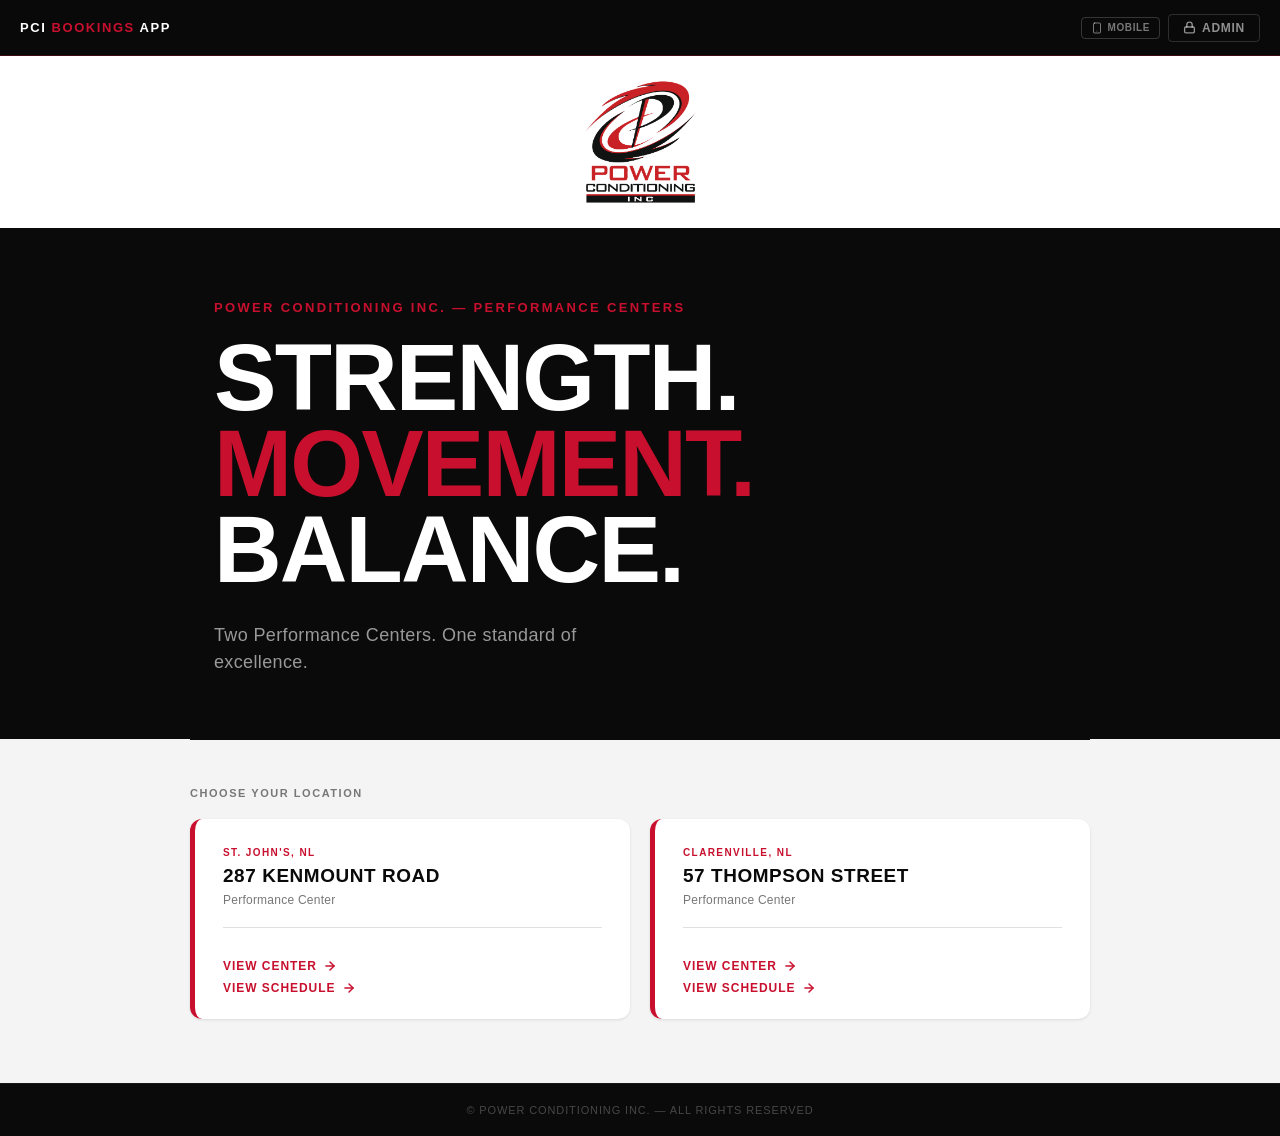
==== index.html @ 8911411e "Rebrand site-wordmark to "PCI Bookings App" Co-Authored-By: Claude Sonnet 4.6 <noreply@anthropic.com" ====
<!DOCTYPE html>
<html lang="en">
<head>
  <meta charset="UTF-8">
  <meta name="viewport" content="width=device-width, initial-scale=1.0">
  <title>Power Conditioning Inc.</title>
  <link rel="stylesheet" href="pci-tokens.css">
  <style>
    /* ── Landing-specific layout ─────────────────────────── */
    html, body { height: 100%; }

    body.landing {
      background: var(--pci-black);
      color: var(--pci-white);
      display: flex;
      flex-direction: column;
      min-height: 100vh;
    }

    /* ── Site header ─────────────────────────────────────── */
    .site-header {
      position: sticky;
      top: 0;
      z-index: 50;
      background: var(--pci-black-frosted);
      backdrop-filter: blur(8px);
      -webkit-backdrop-filter: blur(8px);
      border-bottom: 1px solid var(--brand-border);
      height: 56px;
      display: flex;
      align-items: center;
      justify-content: space-between;
      padding: 0 20px;
    }

    .site-wordmark {
      font-size: 13px;
      font-weight: 900;
      letter-spacing: 0.12em;
      text-transform: uppercase;
      color: var(--pci-white);
      text-decoration: none;
    }

    .site-wordmark span {
      color: var(--pci-red);
    }

    .header-admin {
      display: inline-flex;
      align-items: center;
      gap: 6px;
      padding: 6px 14px;
      border: 1.5px solid rgba(255,255,255,0.15);
      border-radius: var(--radius-sm);
      font-size: 12px;
      font-weight: 700;
      letter-spacing: 0.06em;
      text-transform: uppercase;
      color: rgba(255,255,255,0.55);
      text-decoration: none;
      transition: border-color 0.15s, color 0.15s, background 0.15s;
    }
    .header-admin:hover {
      border-color: rgba(255,255,255,0.40);
      color: var(--pci-white);
    }
    .header-admin.logged-in {
      border-color: var(--success);
      color: var(--success);
    }
    .header-admin svg { width: 13px; height: 13px; }

    .admin-dot {
      width: 7px; height: 7px;
      border-radius: 50%;
      background: var(--success);
      flex-shrink: 0;
      display: none;
    }

    /* ── Logo band ───────────────────────────────────────── */
    .logo-band {
      background: var(--surface);
      display: flex;
      justify-content: center;
      align-items: center;
      padding: 24px 24px;
    }

    .logo-band img {
      width: 160px;
      height: auto;
      display: block;
    }

    /* ── Hero ────────────────────────────────────────────── */
    .hero {
      flex: 0 0 auto;
      background: var(--pci-black);
      padding: 72px 24px 64px;
      display: flex;
      flex-direction: column;
      align-items: flex-start;
      max-width: 900px;
      width: 100%;
      margin: 0 auto;
      container-type: inline-size;
    }

    .hero-eyebrow {
      font-size: 13px;
      font-weight: 700;
      letter-spacing: 0.18em;
      text-transform: uppercase;
      color: var(--pci-red);
      margin-bottom: 20px;
    }

    .hero-headline {
      font-size: clamp(32px, 11cqw, 96px);
      font-weight: 900;
      line-height: 0.92;
      letter-spacing: -0.02em;
      color: var(--pci-white);
      text-transform: uppercase;
      margin-bottom: 28px;
    }

    .hero-headline em {
      font-style: normal;
      color: var(--pci-red);
    }

    .hero-sub {
      font-size: 18px;
      font-weight: 400;
      color: var(--gray-400);
      letter-spacing: 0.02em;
      max-width: 400px;
      line-height: 1.5;
    }

    /* ── Location select section ─────────────────────────── */
    .location-select {
      flex: 1 1 auto;
      background: var(--gray-100);
      padding: 48px 24px 64px;
    }

    .location-select-inner {
      max-width: 900px;
      margin: 0 auto;
    }

    .section-label {
      font-size: 11px;
      font-weight: 700;
      letter-spacing: 0.14em;
      text-transform: uppercase;
      color: var(--gray-500);
      margin-bottom: 20px;
    }

    .location-cards {
      display: grid;
      grid-template-columns: 1fr 1fr;
      gap: 20px;
    }

    @media (max-width: 600px) {
      .location-cards { grid-template-columns: 1fr; }
      .hero { padding: 48px 20px 40px; }
      .logo-band img { width: 130px; }
    }

    .location-card {
      display: flex;
      flex-direction: column;
      background: var(--surface);
      border-radius: var(--radius-lg);
      border-left: 5px solid var(--brand);
      box-shadow: var(--shadow-sm);
      padding: 28px 28px 24px;
      text-decoration: none;
      color: var(--text);
      min-height: 200px;
      transition: transform 0.18s ease, box-shadow 0.18s ease, border-color 0.18s;
      cursor: pointer;
      position: relative;
      overflow: hidden;
      container-type: inline-size;
    }

    .location-card::after {
      content: '';
      position: absolute;
      top: 0; right: 0; bottom: 0;
      width: 4px;
      background: var(--brand);
      opacity: 0;
      transition: opacity 0.18s;
    }

    .location-card:hover {
      transform: translateY(-4px);
      box-shadow: var(--shadow-lg);
    }

    .location-card:hover::after { opacity: 1; }

    .card-eyebrow {
      font-size: 10px;
      font-weight: 700;
      letter-spacing: 0.14em;
      text-transform: uppercase;
      color: var(--brand);
      margin-bottom: 8px;
    }

    .card-label {
      font-size: clamp(14px, 5cqw, 26px);
      font-weight: 900;
      text-transform: uppercase;
      letter-spacing: 0.03em;
      color: var(--pci-black);
      line-height: 1.1;
    }

    .card-sub {
      font-size: 12px;
      font-weight: 500;
      color: var(--muted);
      margin-top: 6px;
      letter-spacing: 0.02em;
    }

    .card-divider {
      height: 1px;
      background: var(--border);
      margin: 20px 0;
    }

    .card-cta-group {
      display: flex;
      flex-direction: column;
      gap: var(--sp-2);
      margin-top: auto;
    }

    .card-cta {
      display: flex;
      align-items: center;
      gap: 6px;
      font-size: 12px;
      font-weight: 800;
      letter-spacing: 0.08em;
      text-transform: uppercase;
      color: var(--brand);
      text-decoration: none;
    }

    .card-cta svg {
      width: 14px; height: 14px;
      transition: transform 0.18s;
    }

    .card-cta:hover svg {
      transform: translateX(4px);
    }

    /* ── Footer ──────────────────────────────────────────── */
    footer {
      background: var(--pci-black);
      border-top: 1px solid rgba(255,255,255,0.06);
      padding: 20px 24px;
      text-align: center;
      font-size: 11px;
      letter-spacing: 0.08em;
      text-transform: uppercase;
      color: rgba(255,255,255,0.25);
    }
  </style>
</head>
<body class="landing">
<div id="phoneFrame">
<div id="phoneViewport">

  <header class="site-header">
    <span class="site-wordmark">PCI <span>Bookings</span> App</span>
    <div style="display:flex;align-items:center;gap:8px">
      <button class="dev-mode-btn" id="devModeBtn" aria-label="Toggle mobile view" title="Toggle phone viewport simulation">
        <svg viewBox="0 0 24 24" fill="none" stroke="currentColor" stroke-width="2" stroke-linecap="round" stroke-linejoin="round" aria-hidden="true"><rect x="5" y="2" width="14" height="20" rx="2" ry="2"/><line x1="12" y1="18" x2="12.01" y2="18"/></svg>
        Mobile
      </button>
      <a href="admin.html" class="header-admin" id="adminLink" title="Admin">
        <svg viewBox="0 0 24 24" fill="none" stroke="currentColor" stroke-width="2.5" stroke-linecap="round" stroke-linejoin="round">
          <rect x="3" y="11" width="18" height="11" rx="2" ry="2"/>
          <path d="M7 11V7a5 5 0 0 1 10 0v4"/>
        </svg>
        Admin
        <span class="admin-dot" id="adminDot"></span>
      </a>
    </div>
  </header>

  <div class="logo-band">
    <img src="images/pci-logo.png" alt="Power Conditioning Inc.">
  </div>

  <section class="hero">
    <p class="hero-eyebrow">Power Conditioning Inc. &mdash; Performance Centers</p>
    <h1 class="hero-headline">Strength.<br><em>Movement.</em><br>Balance.</h1>
    <p class="hero-sub">Two Performance Centers. One standard of excellence.</p>
  </section>

  <section class="location-select">
    <div class="location-select-inner">
      <p class="section-label">Choose Your Location</p>
      <div class="location-cards">

        <div class="location-card">
          <p class="card-eyebrow">St. John's, NL</p>
          <div class="card-label">287 Kenmount Road</div>
          <div class="card-sub">Performance Center</div>
          <div class="card-divider"></div>
          <div class="card-cta-group">
            <a class="card-cta" href="stjohns.html">
              View Center
              <svg viewBox="0 0 24 24" fill="none" stroke="currentColor" stroke-width="2.5" stroke-linecap="round" stroke-linejoin="round">
                <line x1="5" y1="12" x2="19" y2="12"/>
                <polyline points="12 5 19 12 12 19"/>
              </svg>
            </a>
            <a class="card-cta" href="schedule.html?loc=stjohns">
              View Schedule
              <svg viewBox="0 0 24 24" fill="none" stroke="currentColor" stroke-width="2.5" stroke-linecap="round" stroke-linejoin="round">
                <line x1="5" y1="12" x2="19" y2="12"/>
                <polyline points="12 5 19 12 12 19"/>
              </svg>
            </a>
          </div>
        </div>

        <div class="location-card">
          <p class="card-eyebrow">Clarenville, NL</p>
          <div class="card-label">57 Thompson Street</div>
          <div class="card-sub">Performance Center</div>
          <div class="card-divider"></div>
          <div class="card-cta-group">
            <a class="card-cta" href="clarenville.html">
              View Center
              <svg viewBox="0 0 24 24" fill="none" stroke="currentColor" stroke-width="2.5" stroke-linecap="round" stroke-linejoin="round">
                <line x1="5" y1="12" x2="19" y2="12"/>
                <polyline points="12 5 19 12 12 19"/>
              </svg>
            </a>
            <a class="card-cta" href="schedule.html?loc=clarenville">
              View Schedule
              <svg viewBox="0 0 24 24" fill="none" stroke="currentColor" stroke-width="2.5" stroke-linecap="round" stroke-linejoin="round">
                <line x1="5" y1="12" x2="19" y2="12"/>
                <polyline points="12 5 19 12 12 19"/>
              </svg>
            </a>
          </div>
        </div>

      </div>
    </div>
  </section>

  <footer>
    &copy; Power Conditioning Inc. &mdash; All rights reserved
  </footer>

  <script>
    const DEV_MODE_KEY = 'pci_dev_mobile';
    function applyDevMode(enabled) {
      document.body.classList.toggle('dev-mobile', enabled);
      const btn = document.getElementById('devModeBtn');
      if (btn) btn.classList.toggle('active', enabled);
      enabled
        ? localStorage.setItem(DEV_MODE_KEY, '1')
        : localStorage.removeItem(DEV_MODE_KEY);
    }
    applyDevMode(localStorage.getItem(DEV_MODE_KEY) === '1');
    document.addEventListener('DOMContentLoaded', () => {
      document.getElementById('devModeBtn')?.addEventListener('click', () => {
        applyDevMode(!document.body.classList.contains('dev-mobile'));
      });
    });

    (function () {
      if (localStorage.getItem('pci_admin_pat')) {
        const link = document.getElementById('adminLink');
        const dot  = document.getElementById('adminDot');
        if (link) { link.classList.add('logged-in'); link.title = 'Admin (signed in)'; }
        if (dot)  dot.style.display = 'block';
      }
    })();
  </script>

</div><!-- /phoneViewport -->
<div id="phoneHomeBar"></div>
<div id="devBadge">DEV | 390</div>
</div><!-- /phoneFrame -->
</body>
</html>
---- pci-tokens.css ----
/* pci-tokens.css — PCI shared design tokens + component classes
   Edit directly and commit to update the live site. */

:root {
  /* ── Brand palette ─────────────────────────── */
  --pci-red:    #C8102E;
  --pci-red-dk: #A50D25;
  --pci-black:  #0A0A0A;
  --pci-white:  #FFFFFF;

  /* ── Neutral scale ─────────────────────────── */
  --gray-900: #111111;
  --gray-800: #222222;
  --gray-700: #3A3A3A;
  --gray-600: #555555;
  --gray-500: #777777;
  --gray-400: #999999;
  --gray-300: #CCCCCC;
  --gray-200: #E0E0E0;
  --gray-100: #F4F4F4;
  --gray-050: #F9F9F9;

  /* ── Semantic roles ────────────────────────── */
  --brand:      var(--pci-red);
  --brand-dark: var(--pci-red-dk);
  --surface:    var(--pci-white);
  --bg:         var(--gray-100);
  --text:       var(--gray-900);
  --muted:      var(--gray-500);
  --border:     var(--gray-200);

  /* ── Functional colors ─────────────────────── */
  --accent:  #5B8CDE;
  --danger:  #D95050;
  --success: #4CAF50;
  --warn:    #FFB300;

  /* ── Class category colors ─────────────────── */
  --cls-purple: #7B68C8;
  --cls-green:  #6AAF3D;
  --cls-yellow: #E8C840;
  --cls-orange: #E8803A;
  --cls-blue:   #5BA3D9;
  --cls-gray:   #9E9E9E;
  --cls-red:    #D95050;

  /* ── Category tints ────────────────────────── */
  --cls-purple-tint: #e8e5f8;
  --cls-green-tint:  #e5f3da;
  --cls-yellow-tint: #fdf9e0;
  --cls-orange-tint: #fdeede;
  --cls-blue-tint:   #ddeef9;
  --cls-gray-tint:   #eeeeee;
  --cls-red-tint:    #fadddd;

  /* ── Typography ────────────────────────────── */
  --font-body: -apple-system, BlinkMacSystemFont, "Segoe UI", Helvetica, Arial, sans-serif;

  /* ── Spacing scale ─────────────────────────── */
  --sp-1: 4px;  --sp-2: 8px;  --sp-3: 12px;
  --sp-4: 16px; --sp-5: 20px; --sp-6: 24px;

  /* ── Shape ─────────────────────────────────── */
  --radius-sm:   4px;
  --radius-md:   8px;
  --radius-lg:   12px;
  --radius-pill: 20px;

  /* ── Shadows ───────────────────────────────── */
  --shadow-sm: 0 1px 3px rgba(0,0,0,0.10);
  --shadow-md: 0 4px 12px rgba(0,0,0,0.12);
  --shadow-lg: 0 8px 32px rgba(0,0,0,0.20);

  /* ── On-dark overlay values (translucent white on black surfaces) ── */
  --on-dark-primary:   rgba(255,255,255,0.90);
  --on-dark-secondary: rgba(255,255,255,0.55);
  --on-dark-muted:     rgba(255,255,255,0.45);
  --on-dark-border:    rgba(255,255,255,0.18);
  --on-dark-surface:   rgba(255,255,255,0.08);
  --on-dark-divider:   rgba(255,255,255,0.06);

  /* ── Extended functional colors ─────────────── */
  --accent-dark:       #4a7ccf;
  --brand-border:      rgba(200,16,46,0.25);
  --pci-black-frosted: rgba(10,10,10,0.92);
}

/* ── Reset ─────────────────────────────────────────────────── */
*, *::before, *::after { box-sizing: border-box; margin: 0; padding: 0; }

body {
  font-family: var(--font-body);
  background: var(--bg);
  color: var(--text);
  font-size: 14px;
  -webkit-font-smoothing: antialiased;
}

/* ── Buttons ───────────────────────────────────────────────── */
.btn {
  display: inline-flex;
  align-items: center;
  gap: 5px;
  padding: 8px 16px;
  border-radius: var(--radius-sm);
  border: none;
  font-size: 13px;
  font-weight: 700;
  font-family: var(--font-body);
  cursor: pointer;
  text-decoration: none;
  transition: background 0.15s, color 0.15s, border-color 0.15s;
  white-space: nowrap;
  letter-spacing: 0.04em;
  text-transform: uppercase;
}
.btn:disabled { opacity: 0.4; cursor: default; }

.btn-primary { background: var(--brand); color: var(--pci-white); }
.btn-primary:not(:disabled):hover { background: var(--brand-dark); }

.btn-ghost { background: rgba(255,255,255,0.12); color: var(--pci-white); }
.btn-ghost:not(:disabled):hover { background: rgba(255,255,255,0.22); }

.btn-danger { background: var(--danger); color: var(--pci-white); }
.btn-danger:not(:disabled):hover { background: #c44040; }

.btn-outline { background: var(--surface); color: var(--gray-700); border: 1.5px solid var(--border); }
.btn-outline:not(:disabled):hover { background: var(--gray-100); }

.btn-sm { padding: 5px 11px; font-size: 12px; }

.btn-icon {
  width: 30px; height: 30px; padding: 0;
  border-radius: var(--radius-sm);
  background: none; border: none; cursor: pointer;
  color: var(--gray-500);
  display: inline-flex; align-items: center; justify-content: center;
  transition: background 0.15s, color 0.15s;
}
.btn-icon:hover { background: var(--gray-100); color: var(--gray-800); }
.btn-icon.danger:hover { background: #fdeaea; color: var(--danger); }

/* ── Class category color bars ─────────────────────────────── */
.color-bar { width: 6px; flex-shrink: 0; }

.color-purple { background-color: var(--cls-purple); }
.color-green  { background-color: var(--cls-green); }
.color-yellow { background-color: var(--cls-yellow); }
.color-orange { background-color: var(--cls-orange); }
.color-blue   { background-color: var(--cls-blue); }
.color-gray   { background-color: var(--cls-gray); }
.color-red    { background-color: var(--cls-red); }

/* ── Category tint row backgrounds ─────────────────────────── */
.bg-purple { background-color: var(--cls-purple-tint); }
.bg-green  { background-color: var(--cls-green-tint); }
.bg-yellow { background-color: var(--cls-yellow-tint); }
.bg-orange { background-color: var(--cls-orange-tint); }
.bg-blue   { background-color: var(--cls-blue-tint); }
.bg-gray   { background-color: var(--cls-gray-tint); }
.bg-red    { background-color: var(--cls-red-tint); }

/* ── Calendar block colors ─────────────────────────────────── */
.cal-class-block.color-purple { background-color: var(--cls-purple-tint); border-left-color: var(--cls-purple); }
.cal-class-block.color-green  { background-color: var(--cls-green-tint);  border-left-color: var(--cls-green); }
.cal-class-block.color-yellow { background-color: var(--cls-yellow-tint); border-left-color: var(--cls-yellow); }
.cal-class-block.color-orange { background-color: var(--cls-orange-tint); border-left-color: var(--cls-orange); }
.cal-class-block.color-blue   { background-color: var(--cls-blue-tint);   border-left-color: var(--cls-blue); }
.cal-class-block.color-gray   { background-color: var(--cls-gray-tint);   border-left-color: var(--cls-gray); }
.cal-class-block.color-red    { background-color: var(--cls-red-tint);    border-left-color: var(--cls-red); }

/* ── Admin class card bars ─────────────────────────────────── */
.bar-purple { background-color: var(--cls-purple); }
.bar-green  { background-color: var(--cls-green); }
.bar-yellow { background-color: var(--cls-yellow); }
.bar-orange { background-color: var(--cls-orange); }
.bar-blue   { background-color: var(--cls-blue); }
.bar-gray   { background-color: var(--cls-gray); }
.bar-red    { background-color: var(--cls-red); }

/* ── Filter pills ──────────────────────────────────────────── */
.filter-pill {
  display: inline-flex;
  align-items: center;
  gap: 5px;
  padding: 5px 12px;
  border-radius: var(--radius-pill);
  border: 1.5px solid var(--border);
  background: var(--gray-050);
  font-size: 11px;
  font-weight: 700;
  color: var(--gray-600);
  cursor: pointer;
  white-space: nowrap;
  flex-shrink: 0;
  letter-spacing: 0.04em;
  text-transform: uppercase;
  transition: border-color 0.15s, background 0.15s, color 0.15s;
}
.filter-pill:hover { border-color: var(--gray-400); background: var(--gray-100); }
.filter-pill.active { border-color: var(--brand); background: var(--brand); color: var(--pci-white); }
.filter-pill.active .pill-dot { box-shadow: 0 0 0 1.5px rgba(255,255,255,0.6); }

.pill-dot {
  width: 9px; height: 9px;
  border-radius: 50%;
  flex-shrink: 0;
}

/* ── Location tabs ─────────────────────────────────────────── */
.loc-tab {
  padding: 10px 18px;
  background: none;
  border: none;
  border-bottom: 3px solid transparent;
  font-size: 13px;
  font-weight: 700;
  color: var(--gray-400);
  cursor: pointer;
  letter-spacing: 0.04em;
  text-transform: uppercase;
  transition: color 0.15s, border-color 0.15s;
  margin-bottom: -2px;
}
.loc-tab:hover { color: var(--gray-800); }
.loc-tab.active { color: var(--brand); border-bottom-color: var(--brand); }

/* ── Empty day placeholder ─────────────────────────────────── */
.empty-day {
  padding: 12px;
  color: var(--gray-400);
  font-size: 12px;
  font-style: italic;
  text-align: center;
}

/* ── Toast notification ────────────────────────────────────── */
#toast {
  position: fixed;
  bottom: 24px;
  left: 50%;
  transform: translateX(-50%) translateY(10px);
  background: var(--gray-800);
  color: var(--pci-white);
  padding: 10px 20px;
  border-radius: var(--radius-md);
  font-size: 13px;
  font-weight: 600;
  opacity: 0;
  transition: opacity 0.2s, transform 0.2s;
  z-index: 999;
  pointer-events: none;
  white-space: nowrap;
}
#toast.show { opacity: 1; transform: translateX(-50%) translateY(0); }
#toast.success { background: var(--success); }
#toast.error   { background: var(--danger); }

/* ── Modal overlay (shared structure) ─────────────────────── */
.modal-overlay {
  position: fixed;
  inset: 0;
  background: rgba(0,0,0,0.50);
  z-index: 200;
  display: flex;
  align-items: flex-end;
  justify-content: center;
  padding: 0;
}
.modal-overlay[hidden] { display: none; }

@media (min-width: 600px) {
  .modal-overlay {
    align-items: center;
    padding: var(--sp-4);
  }
}

.modal-overlay--center {
  align-items: center;
  padding: var(--sp-4);
}

/* ── Topbar (shared: schedule + admin) ─────────────────────────────────────── */
.topbar {
  background: var(--pci-black);
  color: var(--pci-white);
  height: 52px;
  padding: 0 16px;
  display: flex;
  align-items: center;
  gap: 12px;
  position: sticky;
  top: 0;
  z-index: 10;
  border-bottom: 1px solid var(--on-dark-divider);
}

.topbar-back {
  display: flex;
  align-items: center;
  gap: 4px;
  color: var(--on-dark-secondary);
  text-decoration: none;
  font-size: 11px;
  font-weight: 700;
  letter-spacing: 0.06em;
  text-transform: uppercase;
  white-space: nowrap;
  padding: 5px 8px;
  border-radius: var(--radius-sm);
  flex-shrink: 0;
  transition: background 0.15s, color 0.15s;
}
.topbar-back:hover { background: var(--on-dark-surface); color: var(--pci-white); }

.topbar-logo {
  font-size: 12px;
  font-weight: 700;
  letter-spacing: 0.08em;
  text-transform: uppercase;
  white-space: nowrap;
  color: var(--pci-white);
}

.topbar-actions {
  display: flex;
  align-items: center;
  gap: 8px;
  flex-shrink: 0;
}

/* ── Dev Mode: Phone Viewport Simulator ────────────────────────────────────── */

body.dev-mobile {
  background: #1a1a2e;
  display: flex;
  flex-direction: column;
  align-items: center;
  padding: 32px 0 64px;
  min-height: 100vh;
  overflow-y: auto;
}
body.dev-mobile.landing { background: #1a1a2e; }

body.dev-mobile #phoneFrame {
  position: relative;
  width: 390px;
  max-width: 100vw;
  border-radius: 44px;
  background: var(--surface);
  box-shadow:
    0 0 0 10px #111,
    0 0 0 12px #2a2a2a,
    0 0 0 14px #111,
    0 40px 120px rgba(0,0,0,0.6);
  overflow: hidden;
  display: flex;
  flex-direction: column;
  height: calc(100vh - 96px);
  max-height: 844px;
}

body.dev-mobile #phoneFrame::before {
  content: '9:41';
  display: flex;
  align-items: center;
  justify-content: flex-end;
  padding: 0 20px;
  height: 48px;
  background: var(--pci-black);
  color: rgba(255,255,255,0.5);
  font-size: 11px;
  font-weight: 700;
  letter-spacing: 0.08em;
  flex-shrink: 0;
  border-radius: 44px 44px 0 0;
}

body.dev-mobile #phoneViewport {
  flex: 1;
  overflow-y: auto;
  overflow-x: hidden;
  -webkit-overflow-scrolling: touch;
  position: relative;
  scrollbar-width: none;
  min-height: 0;
}
body.dev-mobile #phoneViewport::-webkit-scrollbar { display: none; }

body.dev-mobile #phoneHomeBar {
  height: 34px;
  background: var(--pci-black);
  flex-shrink: 0;
  border-radius: 0 0 44px 44px;
  display: flex;
  align-items: center;
  justify-content: center;
}
body.dev-mobile #phoneHomeBar::after {
  content: '';
  display: block;
  width: 134px;
  height: 5px;
  background: rgba(255,255,255,0.3);
  border-radius: 3px;
}

#devBadge { display: none; }
body.dev-mobile #devBadge {
  display: block;
  position: absolute;
  bottom: 42px;
  right: 12px;
  z-index: 9999;
  background: rgba(200,16,46,0.92);
  color: #fff;
  font-size: 9px;
  font-weight: 800;
  letter-spacing: 0.10em;
  text-transform: uppercase;
  padding: 3px 7px;
  border-radius: 4px;
  pointer-events: none;
  font-family: var(--font-body);
}

body.dev-mobile .modal-overlay,
body.dev-mobile #loadingOverlay {
  position: absolute;
}

body.dev-mobile #authGate { min-height: 600px; }

.dev-mode-btn {
  display: inline-flex;
  align-items: center;
  gap: 5px;
  padding: 4px 9px;
  border: 1.5px solid rgba(255,255,255,0.18);
  border-radius: var(--radius-sm);
  background: transparent;
  color: rgba(255,255,255,0.45);
  font-size: 10px;
  font-weight: 700;
  letter-spacing: 0.06em;
  text-transform: uppercase;
  cursor: pointer;
  font-family: var(--font-body);
  white-space: nowrap;
  transition: border-color 0.15s, color 0.15s, background 0.15s;
}
.dev-mode-btn:hover {
  border-color: rgba(255,255,255,0.4);
  color: var(--pci-white);
}
.dev-mode-btn.active {
  border-color: var(--pci-red);
  color: var(--pci-red);
  background: rgba(200,16,46,0.12);
}
.dev-mode-btn svg {
  width: 12px;
  height: 12px;
  flex-shrink: 0;
}

/* ── Dev Mode: topbar clean-up at 390px ─────────────────────────────────────── */
body.dev-mobile .topbar .view-toggle,
body.dev-mobile .topbar .topbar-admin { display: none; }
body.dev-mobile .topbar .topbar-logo  { display: none; }

/* Admin: hide tab-nav, Discard, Log out — all move into the hamburger drawer */
body.dev-mobile .topbar .tab-nav { display: none; }
body.dev-mobile #discardBtn,
body.dev-mobile #logoutBtn       { display: none; }

/* Show thin scrollbar on filter bar in dev mode so pills are discoverable */
body.dev-mobile .filter-bar {
  scrollbar-width: thin;
  scrollbar-color: rgba(255,255,255,0.2) transparent;
}
body.dev-mobile .filter-bar::-webkit-scrollbar { display: block; height: 3px; }
body.dev-mobile .filter-bar::-webkit-scrollbar-thumb {
  background: rgba(255,255,255,0.2);
  border-radius: 2px;
}

/* ── Hamburger nav button ────────────────────────────────────────────────────── */
.nav-menu-btn {
  display: none;
  align-items: center;
  justify-content: center;
  width: 34px;
  height: 34px;
  padding: 0;
  border: none;
  border-radius: var(--radius-sm);
  background: none;
  color: rgba(255,255,255,0.7);
  cursor: pointer;
  flex-shrink: 0;
}
.nav-menu-btn:hover { background: rgba(255,255,255,0.08); color: var(--pci-white); }
.nav-menu-btn svg { width: 20px; height: 20px; }
body.dev-mobile .nav-menu-btn { display: flex; }

/* ── Nav drawer ──────────────────────────────────────────────────────────────── */
.nav-drawer {
  display: none;
  position: absolute;
  top: 52px;
  left: 0;
  right: 0;
  z-index: 45;
  background: #0f0f0f;
  border-bottom: 1px solid rgba(255,255,255,0.08);
  box-shadow: 0 8px 32px rgba(0,0,0,0.5);
  padding: 8px 0 16px;
}
body.dev-mobile .nav-drawer.open { display: block; }

.nav-drawer-label {
  display: block;
  padding: 8px 20px 4px;
  font-size: 10px;
  font-weight: 700;
  letter-spacing: 0.10em;
  text-transform: uppercase;
  color: rgba(255,255,255,0.28);
  font-family: var(--font-body);
}

.nav-drawer-item {
  display: flex;
  align-items: center;
  gap: 14px;
  width: 100%;
  padding: 13px 20px;
  text-align: left;
  background: none;
  border: none;
  color: rgba(255,255,255,0.75);
  font-family: var(--font-body);
  font-size: 15px;
  font-weight: 500;
  cursor: pointer;
  text-decoration: none;
  box-sizing: border-box;
  transition: background 0.12s, color 0.12s;
}
.nav-drawer-item:hover  { background: rgba(255,255,255,0.05); color: var(--pci-white); }
.nav-drawer-item.active { color: var(--brand); }
.nav-drawer-item.active svg { opacity: 1; }
.nav-drawer-item svg { width: 18px; height: 18px; flex-shrink: 0; opacity: 0.55; }

.nav-drawer-divider {
  height: 1px;
  background: rgba(255,255,255,0.08);
  margin: 8px 16px;
}

.nav-drawer-item.disabled {
  opacity: 0.3;
  pointer-events: none;
}
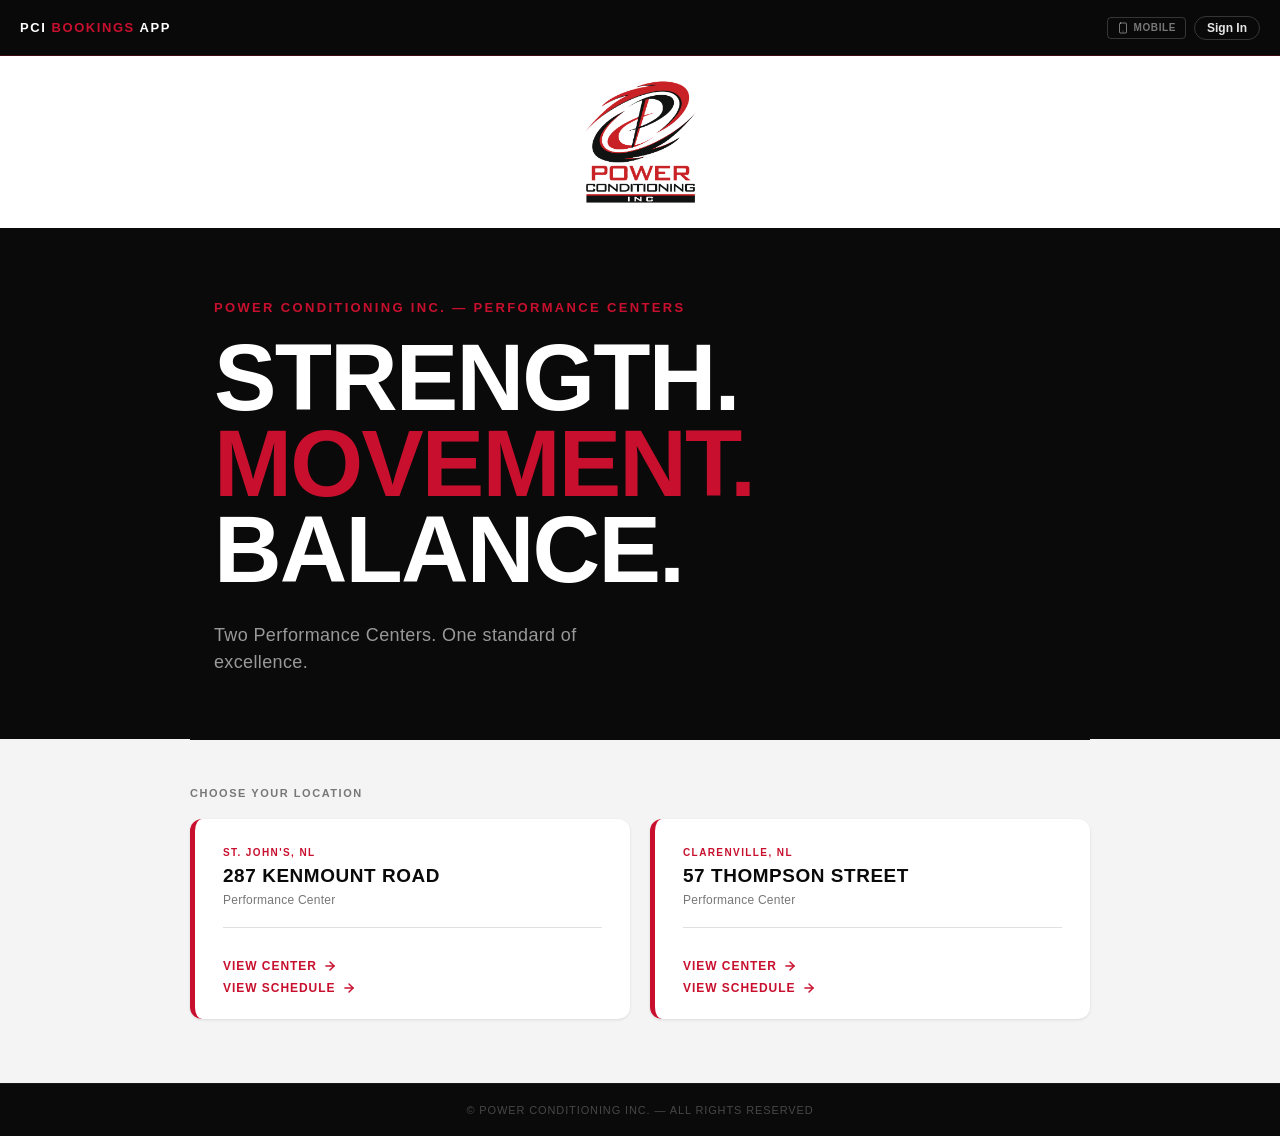
==== commit 6b1aea45: "Add tiered auth and role-based access foundation Introduces a four-role auth system (member, instruc" ====
--- a/index.html
+++ b/index.html
@@ -5,6 +5,7 @@
   <meta name="viewport" content="width=device-width, initial-scale=1.0">
   <title>Power Conditioning Inc.</title>
   <link rel="stylesheet" href="pci-tokens.css">
+  <script src="pci-auth.js"></script>
   <style>
     /* ── Landing-specific layout ─────────────────────────── */
     html, body { height: 100%; }
@@ -293,14 +294,7 @@
         <svg viewBox="0 0 24 24" fill="none" stroke="currentColor" stroke-width="2" stroke-linecap="round" stroke-linejoin="round" aria-hidden="true"><rect x="5" y="2" width="14" height="20" rx="2" ry="2"/><line x1="12" y1="18" x2="12.01" y2="18"/></svg>
         Mobile
       </button>
-      <a href="admin.html" class="header-admin" id="adminLink" title="Admin">
-        <svg viewBox="0 0 24 24" fill="none" stroke="currentColor" stroke-width="2.5" stroke-linecap="round" stroke-linejoin="round">
-          <rect x="3" y="11" width="18" height="11" rx="2" ry="2"/>
-          <path d="M7 11V7a5 5 0 0 1 10 0v4"/>
-        </svg>
-        Admin
-        <span class="admin-dot" id="adminDot"></span>
-      </a>
+      <div id="headerNav" class="header-auth"></div>
     </div>
   </header>
 
@@ -390,12 +384,48 @@
       });
     });
 
+    // Render auth-aware header nav
     (function () {
-      if (localStorage.getItem('pci_admin_pat')) {
-        const link = document.getElementById('adminLink');
-        const dot  = document.getElementById('adminDot');
-        if (link) { link.classList.add('logged-in'); link.title = 'Admin (signed in)'; }
-        if (dot)  dot.style.display = 'block';
+      const nav = document.getElementById('headerNav');
+      if (!nav) return;
+      const session = PciAuth.getSession();
+
+      if (!session) {
+        nav.innerHTML = '<a href="login.html" class="header-signin">Sign In</a>';
+        return;
+      }
+
+      const role = session.role;
+      let html = '<span class="header-auth-name">' + session.displayName + '</span>';
+
+      if (role === 'member') {
+        const credits = session.credits != null ? session.credits : 0;
+        const cls = credits === 0 ? 'empty' : credits <= 2 ? 'low' : '';
+        html += '<span class="credit-badge' + (cls ? ' ' + cls : '') + '">' + credits + ' credit' + (credits !== 1 ? 's' : '') + '</span>';
+      } else if (role === 'instructor') {
+        html += '<a href="instructor.html" class="header-signin" style="text-decoration:none">Dashboard</a>';
+      } else if (role === 'admin' || role === 'owner') {
+        const hasPat = !!localStorage.getItem('pci_admin_pat');
+        html += '<a href="admin.html" class="header-admin' + (hasPat ? ' logged-in' : '') + '" id="adminLink" title="Admin">'
+              + '<svg viewBox="0 0 24 24" fill="none" stroke="currentColor" stroke-width="2.5" stroke-linecap="round" stroke-linejoin="round" style="width:14px;height:14px"><rect x="3" y="11" width="18" height="11" rx="2" ry="2"/><path d="M7 11V7a5 5 0 0 1 10 0v4"/></svg>'
+              + 'Admin<span class="admin-dot"' + (hasPat ? ' style="display:block"' : '') + '></span></a>';
+      }
+
+      html += '<button class="header-signout" id="headerSignout">Sign Out</button>';
+      nav.innerHTML = html;
+
+      document.getElementById('headerSignout')?.addEventListener('click', () => PciAuth.logout());
+    })();
+
+    // Show unauthorized message if redirected here
+    (function () {
+      const params = new URLSearchParams(location.search);
+      if (params.get('error') === 'unauthorized') {
+        const notice = document.createElement('div');
+        notice.style.cssText = 'position:fixed;top:60px;left:50%;transform:translateX(-50%);background:var(--danger);color:#fff;padding:8px 18px;border-radius:var(--radius-pill);font-size:12px;font-weight:600;z-index:100;';
+        notice.textContent = 'You do not have permission to access that page.';
+        document.body.appendChild(notice);
+        setTimeout(() => notice.remove(), 4000);
       }
     })();
   </script>
--- a/pci-tokens.css
+++ b/pci-tokens.css
@@ -565,3 +565,183 @@
   opacity: 0.3;
   pointer-events: none;
 }
+
+/* ── Credit balance badge ─────────────────────────────────────────────────── */
+.credit-badge {
+  display: inline-flex;
+  align-items: center;
+  gap: var(--sp-1);
+  padding: 3px 10px;
+  border-radius: var(--radius-pill);
+  background: var(--on-dark-surface);
+  border: 1px solid var(--on-dark-border);
+  font-size: 11px;
+  font-weight: 700;
+  color: var(--on-dark-primary);
+  letter-spacing: 0.04em;
+  white-space: nowrap;
+  cursor: default;
+}
+.credit-badge.low   { border-color: var(--warn);   color: var(--warn);   }
+.credit-badge.empty { border-color: var(--danger);  color: var(--danger); }
+
+/* ── Role badge ───────────────────────────────────────────────────────────── */
+.role-badge {
+  display: inline-block;
+  padding: 2px 7px;
+  border-radius: var(--radius-sm);
+  font-size: 10px;
+  font-weight: 700;
+  letter-spacing: 0.06em;
+  text-transform: uppercase;
+}
+.role-badge.role-owner      { background: var(--cls-red-tint);    color: var(--danger);    }
+.role-badge.role-admin      { background: var(--cls-blue-tint);   color: var(--accent);    }
+.role-badge.role-instructor { background: var(--cls-green-tint);  color: var(--cls-green); }
+.role-badge.role-member     { background: var(--cls-gray-tint);   color: var(--gray-600);  }
+
+/* ── Booking CTA area (schedule.html class items) ─────────────────────────── */
+.class-actions {
+  padding: 4px 10px 8px;
+  display: flex;
+  align-items: center;
+  gap: var(--sp-2);
+}
+
+/* ── Roll call card (instructor.html) ─────────────────────────────────────── */
+.rollcall-card {
+  background: var(--surface);
+  border-radius: var(--radius-md);
+  overflow: hidden;
+  box-shadow: var(--shadow-sm);
+  margin-bottom: var(--sp-4);
+}
+.rollcall-header {
+  display: flex;
+  align-items: center;
+  gap: var(--sp-3);
+  padding: var(--sp-3) var(--sp-4);
+  border-bottom: 1px solid var(--border);
+  background: var(--gray-050);
+}
+.rollcall-title {
+  font-size: 13px;
+  font-weight: 700;
+  color: var(--text);
+  flex: 1;
+}
+.rollcall-time {
+  font-size: 11px;
+  color: var(--muted);
+  font-weight: 600;
+  white-space: nowrap;
+}
+.attendee-row {
+  display: flex;
+  align-items: center;
+  justify-content: space-between;
+  padding: var(--sp-3) var(--sp-4);
+  border-bottom: 1px solid var(--border);
+  transition: background 0.1s;
+}
+.attendee-row:last-child { border-bottom: none; }
+.attendee-name {
+  font-size: 13px;
+  font-weight: 500;
+  color: var(--text);
+}
+.attendee-row.attended  { background: color-mix(in srgb, var(--success) 8%, transparent); }
+.attendee-row.no-show   { background: color-mix(in srgb, var(--danger)  8%, transparent); }
+.attendee-row.attended  .attendee-name { color: var(--success); }
+.attendee-row.no-show   .attendee-name { color: var(--danger); text-decoration: line-through; }
+
+/* ── Package card (buy-credits.html) ──────────────────────────────────────── */
+.package-card {
+  background: var(--surface);
+  border-radius: var(--radius-lg);
+  padding: var(--sp-5) var(--sp-5);
+  box-shadow: var(--shadow-sm);
+  border: 1.5px solid var(--border);
+  margin-bottom: var(--sp-4);
+  display: flex;
+  align-items: center;
+  justify-content: space-between;
+  gap: var(--sp-4);
+  transition: border-color 0.15s, box-shadow 0.15s;
+}
+.package-card:hover { border-color: var(--brand); box-shadow: var(--shadow-md); }
+.package-info { flex: 1; min-width: 0; }
+.package-name {
+  font-size: 15px;
+  font-weight: 700;
+  color: var(--text);
+}
+.package-desc {
+  font-size: 12px;
+  color: var(--muted);
+  margin-top: var(--sp-1);
+}
+.package-price {
+  font-size: 18px;
+  font-weight: 900;
+  color: var(--brand);
+  white-space: nowrap;
+  margin-right: var(--sp-3);
+}
+
+/* ── Coming-soon notice ───────────────────────────────────────────────────── */
+.coming-soon-notice {
+  background: var(--cls-yellow-tint);
+  border: 1px solid var(--warn);
+  border-radius: var(--radius-md);
+  padding: var(--sp-3) var(--sp-4);
+  font-size: 12px;
+  color: var(--gray-700);
+  display: flex;
+  align-items: center;
+  gap: var(--sp-2);
+  margin-bottom: var(--sp-4);
+}
+
+/* ── Auth status row (index.html header) ──────────────────────────────────── */
+.header-auth {
+  display: flex;
+  align-items: center;
+  gap: 8px;
+  font-size: 12px;
+}
+.header-auth-name {
+  color: var(--on-dark-secondary);
+  font-weight: 600;
+  white-space: nowrap;
+  max-width: 120px;
+  overflow: hidden;
+  text-overflow: ellipsis;
+}
+.header-signout {
+  background: none;
+  border: 1px solid var(--on-dark-border);
+  color: var(--on-dark-secondary);
+  border-radius: var(--radius-pill);
+  padding: 3px 10px;
+  font-size: 11px;
+  font-weight: 600;
+  cursor: pointer;
+  white-space: nowrap;
+  transition: border-color 0.15s, color 0.15s;
+}
+.header-signout:hover { border-color: var(--on-dark-primary); color: var(--on-dark-primary); }
+.header-signin {
+  display: inline-flex;
+  align-items: center;
+  gap: 5px;
+  color: var(--on-dark-primary);
+  border: 1px solid var(--on-dark-border);
+  border-radius: var(--radius-pill);
+  padding: 4px 12px;
+  font-size: 12px;
+  font-weight: 600;
+  text-decoration: none;
+  transition: border-color 0.15s, background 0.15s;
+}
+.header-signin:hover { border-color: var(--on-dark-primary); background: rgba(255,255,255,0.07); }
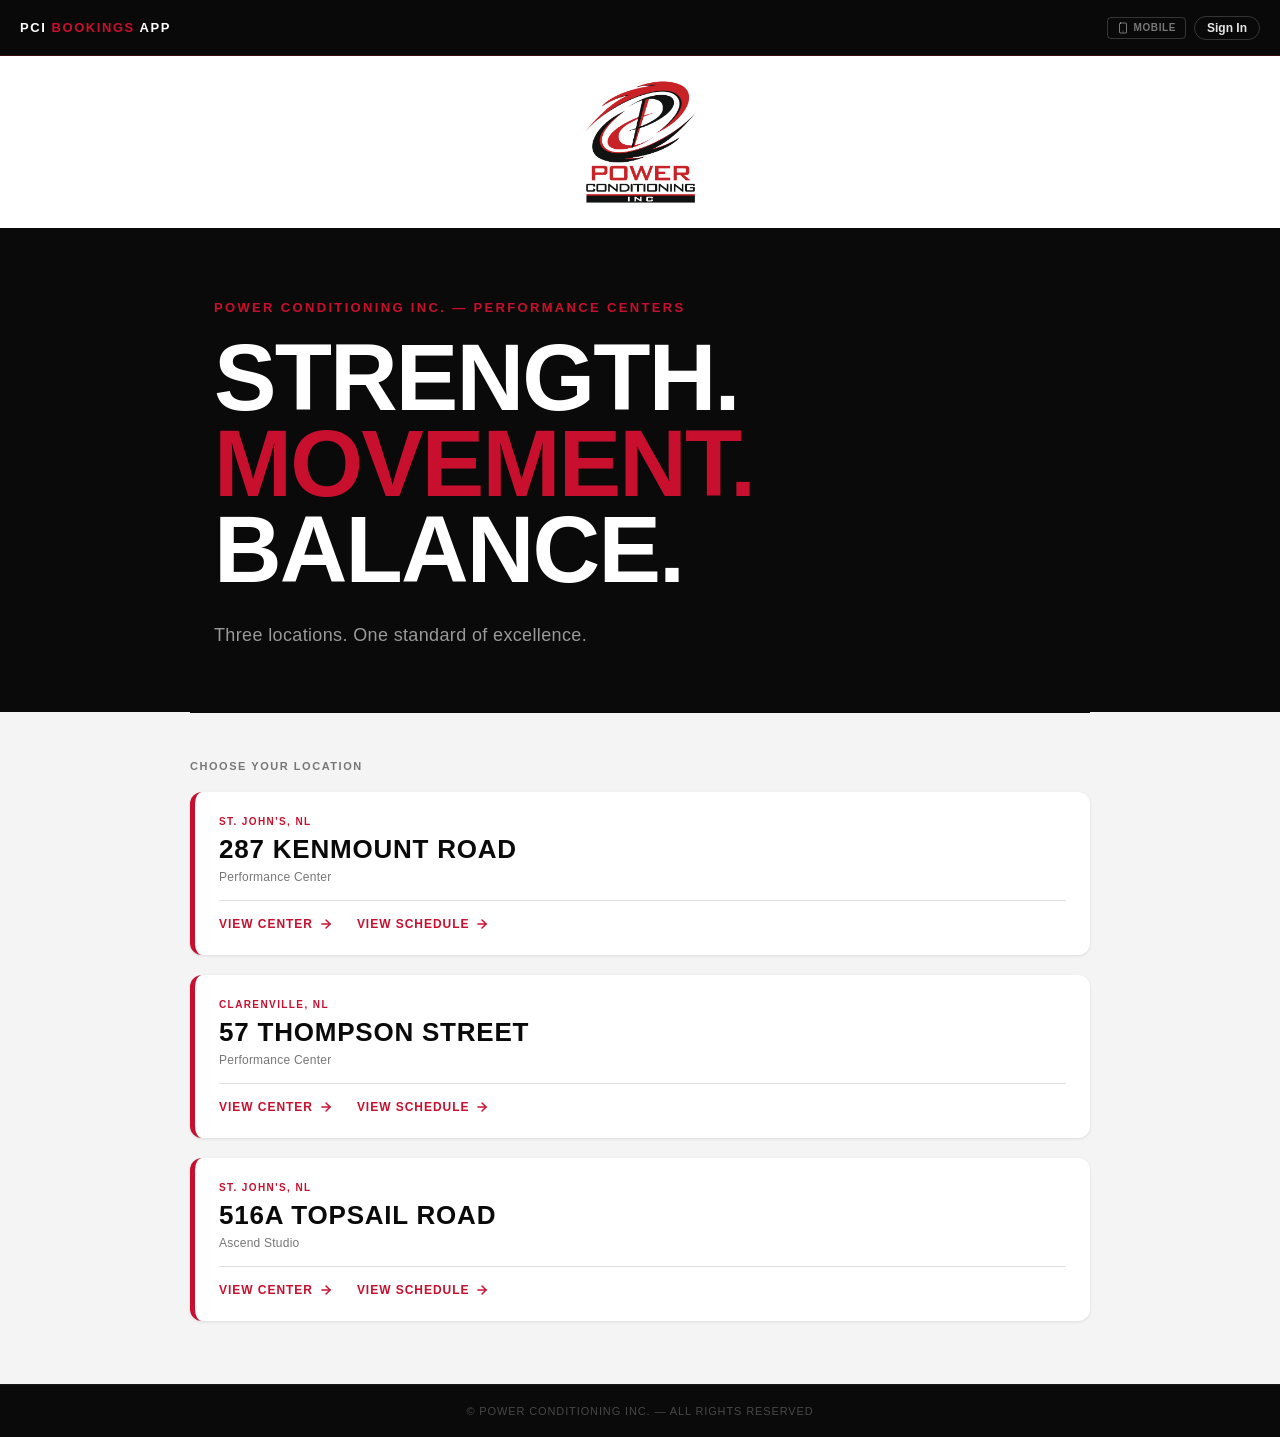
==== commit 0ba87d0f: "Add Ascend location and 11 Athletic 2010+ classes Add 11 new St. John's Athletic Junior (2010+) clas" ====
--- a/index.html
+++ b/index.html
@@ -163,14 +163,16 @@
       margin-bottom: 20px;
     }
 
+    /* Stacked at every width. Three side-by-side columns cramped the address
+       text, and the 600px media query can't see the dev-mode phone frame, so
+       the simulator kept rendering 3 columns at 390px. */
     .location-cards {
       display: grid;
-      grid-template-columns: 1fr 1fr;
+      grid-template-columns: 1fr;
       gap: 20px;
     }
 
     @media (max-width: 600px) {
-      .location-cards { grid-template-columns: 1fr; }
       .hero { padding: 48px 20px 40px; }
       .logo-band img { width: 130px; }
     }
@@ -182,10 +184,9 @@
       border-radius: var(--radius-lg);
       border-left: 5px solid var(--brand);
       box-shadow: var(--shadow-sm);
-      padding: 28px 28px 24px;
+      padding: var(--sp-6);
       text-decoration: none;
       color: var(--text);
-      min-height: 200px;
       transition: transform 0.18s ease, box-shadow 0.18s ease, border-color 0.18s;
       cursor: pointer;
       position: relative;
@@ -239,13 +240,15 @@
     .card-divider {
       height: 1px;
       background: var(--border);
-      margin: 20px 0;
-    }
-
+      margin: var(--sp-4) 0;
+    }
+
+    /* Row, not column — the cards are wide and short now that they stack */
     .card-cta-group {
       display: flex;
-      flex-direction: column;
-      gap: var(--sp-2);
+      flex-direction: row;
+      flex-wrap: wrap;
+      gap: var(--sp-2) var(--sp-6);
       margin-top: auto;
     }
 
@@ -287,6 +290,20 @@
 <div id="phoneFrame">
 <div id="phoneViewport">
 
+  <!-- Member menu bottom sheet -->
+  <div id="memberMenuModal" class="modal-overlay" role="dialog" aria-modal="true" hidden>
+    <div class="modal-sheet" style="padding:0;overflow:hidden">
+      <div class="member-menu-title">
+        <div>
+          <div class="member-menu-name" id="menuUserName"></div>
+          <div class="member-menu-email" id="menuUserEmail"></div>
+        </div>
+        <button class="modal-close" id="memberMenuClose" aria-label="Close">&#x2715;</button>
+      </div>
+      <div class="member-menu-list" id="memberMenuList"></div>
+    </div>
+  </div>
+
   <header class="site-header">
     <span class="site-wordmark">PCI <span>Bookings</span> App</span>
     <div style="display:flex;align-items:center;gap:8px">
@@ -294,6 +311,11 @@
         <svg viewBox="0 0 24 24" fill="none" stroke="currentColor" stroke-width="2" stroke-linecap="round" stroke-linejoin="round" aria-hidden="true"><rect x="5" y="2" width="14" height="20" rx="2" ry="2"/><line x1="12" y1="18" x2="12.01" y2="18"/></svg>
         Mobile
       </button>
+      <button class="user-chip" id="userChip" style="display:none" aria-haspopup="dialog" aria-controls="memberMenuModal">
+        <span class="user-avatar" id="userAvatar"></span>
+        <span id="userChipName"></span>
+        <span class="user-caret" aria-hidden="true">▾</span>
+      </button>
       <div id="headerNav" class="header-auth"></div>
     </div>
   </header>
@@ -305,7 +327,7 @@
   <section class="hero">
     <p class="hero-eyebrow">Power Conditioning Inc. &mdash; Performance Centers</p>
     <h1 class="hero-headline">Strength.<br><em>Movement.</em><br>Balance.</h1>
-    <p class="hero-sub">Two Performance Centers. One standard of excellence.</p>
+    <p class="hero-sub">Three locations. One standard of excellence.</p>
   </section>
 
   <section class="location-select">
@@ -359,6 +381,29 @@
           </div>
         </div>
 
+        <div class="location-card">
+          <p class="card-eyebrow">St. John's, NL</p>
+          <div class="card-label">516A Topsail Road</div>
+          <div class="card-sub">Ascend Studio</div>
+          <div class="card-divider"></div>
+          <div class="card-cta-group">
+            <a class="card-cta" href="ascend.html">
+              View Center
+              <svg viewBox="0 0 24 24" fill="none" stroke="currentColor" stroke-width="2.5" stroke-linecap="round" stroke-linejoin="round">
+                <line x1="5" y1="12" x2="19" y2="12"/>
+                <polyline points="12 5 19 12 12 19"/>
+              </svg>
+            </a>
+            <a class="card-cta" href="schedule.html?loc=ascend">
+              View Schedule
+              <svg viewBox="0 0 24 24" fill="none" stroke="currentColor" stroke-width="2.5" stroke-linecap="round" stroke-linejoin="round">
+                <line x1="5" y1="12" x2="19" y2="12"/>
+                <polyline points="12 5 19 12 12 19"/>
+              </svg>
+            </a>
+          </div>
+        </div>
+
       </div>
     </div>
   </section>
@@ -372,7 +417,18 @@
     function applyDevMode(enabled) {
       document.body.classList.toggle('dev-mobile', enabled);
       const btn = document.getElementById('devModeBtn');
-      if (btn) btn.classList.toggle('active', enabled);
+      if (btn) {
+        btn.classList.toggle('active', enabled);
+        if (enabled && btn.closest('#phoneFrame')) {
+          btn._devPrevParent = btn.parentNode;
+          btn._devPrevNext = btn.nextSibling;
+          document.body.appendChild(btn);
+        } else if (!enabled && btn._devPrevParent) {
+          btn._devPrevParent.insertBefore(btn, btn._devPrevNext || null);
+          btn._devPrevParent = null;
+          btn._devPrevNext = null;
+        }
+      }
       enabled
         ? localStorage.setItem(DEV_MODE_KEY, '1')
         : localStorage.removeItem(DEV_MODE_KEY);
@@ -384,6 +440,15 @@
       });
     });
 
+    // Shared SVG icon constants for menu items
+    const ICON_SCHEDULE  = '<svg viewBox="0 0 24 24" fill="none" stroke="currentColor" stroke-width="2" stroke-linecap="round" stroke-linejoin="round" aria-hidden="true"><rect x="3" y="4" width="18" height="18" rx="2" ry="2"/><line x1="16" y1="2" x2="16" y2="6"/><line x1="8" y1="2" x2="8" y2="6"/><line x1="3" y1="10" x2="21" y2="10"/></svg>';
+    const ICON_PACKAGES  = '<svg viewBox="0 0 24 24" fill="none" stroke="currentColor" stroke-width="2" stroke-linecap="round" stroke-linejoin="round" aria-hidden="true"><rect x="2" y="7" width="20" height="14" rx="2" ry="2"/><path d="M16 21V5a2 2 0 0 0-2-2h-4a2 2 0 0 0-2 2v16"/></svg>';
+    const ICON_ROLLCALL  = '<svg viewBox="0 0 24 24" fill="none" stroke="currentColor" stroke-width="2" stroke-linecap="round" stroke-linejoin="round" aria-hidden="true"><path d="M14 2H6a2 2 0 0 0-2 2v16a2 2 0 0 0 2 2h12a2 2 0 0 0 2-2V8z"/><polyline points="14 2 14 8 20 8"/><line x1="16" y1="13" x2="8" y2="13"/><line x1="16" y1="17" x2="8" y2="17"/><polyline points="10 9 9 9 8 9"/></svg>';
+    const ICON_ADMIN     = '<svg viewBox="0 0 24 24" fill="none" stroke="currentColor" stroke-width="2" stroke-linecap="round" stroke-linejoin="round" aria-hidden="true"><rect x="3" y="11" width="18" height="11" rx="2" ry="2"/><path d="M7 11V7a5 5 0 0 1 10 0v4"/></svg>';
+    const ICON_PROFILE   = '<svg viewBox="0 0 24 24" fill="none" stroke="currentColor" stroke-width="2" stroke-linecap="round" stroke-linejoin="round" aria-hidden="true"><path d="M20 21v-2a4 4 0 0 0-4-4H8a4 4 0 0 0-4 4v2"/><circle cx="12" cy="7" r="4"/></svg>';
+    const ICON_SETTINGS  = '<svg viewBox="0 0 24 24" fill="none" stroke="currentColor" stroke-width="2" stroke-linecap="round" stroke-linejoin="round" aria-hidden="true"><circle cx="12" cy="12" r="3"/><path d="M19.4 15a1.65 1.65 0 0 0 .33 1.82l.06.06a2 2 0 1 1-2.83 2.83l-.06-.06a1.65 1.65 0 0 0-1.82-.33 1.65 1.65 0 0 0-1 1.51V21a2 2 0 0 1-4 0v-.09A1.65 1.65 0 0 0 9 19.4a1.65 1.65 0 0 0-1.82.33l-.06.06a2 2 0 1 1-2.83-2.83l.06-.06A1.65 1.65 0 0 0 4.68 15a1.65 1.65 0 0 0-1.51-1H3a2 2 0 0 1 0-4h.09A1.65 1.65 0 0 0 4.6 9a1.65 1.65 0 0 0-.33-1.82l-.06-.06a2 2 0 1 1 2.83-2.83l.06.06A1.65 1.65 0 0 0 9 4.68a1.65 1.65 0 0 0 1-1.51V3a2 2 0 0 1 4 0v.09a1.65 1.65 0 0 0 1 1.51 1.65 1.65 0 0 0 1.82-.33l.06-.06a2 2 0 1 1 2.83 2.83l-.06.06A1.65 1.65 0 0 0 19.4 9a1.65 1.65 0 0 0 1.51 1H21a2 2 0 0 1 0 4h-.09a1.65 1.65 0 0 0-1.51 1z"/></svg>';
+    const ICON_SIGNOUT   = '<svg viewBox="0 0 24 24" fill="none" stroke="currentColor" stroke-width="2" stroke-linecap="round" stroke-linejoin="round" aria-hidden="true"><path d="M9 21H5a2 2 0 0 1-2-2V5a2 2 0 0 1 2-2h4"/><polyline points="16 17 21 12 16 7"/><line x1="21" y1="12" x2="9" y2="12"/></svg>';
+
     // Render auth-aware header nav
     (function () {
       const nav = document.getElementById('headerNav');
@@ -395,26 +460,82 @@
         return;
       }
 
+      // All logged-in roles: show user-chip pill + member menu
+      const chip     = document.getElementById('userChip');
+      const avatar   = document.getElementById('userAvatar');
+      const chipName = document.getElementById('userChipName');
+      if (chip) {
+        const initials = session.displayName.split(' ').map(n => n[0]).join('').toUpperCase().slice(0, 2);
+        avatar.textContent = initials;
+        avatar.className = 'user-avatar role-' + session.role;
+        chipName.textContent = session.displayName.split(' ')[0];
+        chip.style.display = '';
+      }
+
+      const nameEl  = document.getElementById('menuUserName');
+      const emailEl = document.getElementById('menuUserEmail');
+      if (nameEl)  nameEl.textContent  = session.displayName;
+      if (emailEl) emailEl.textContent = session.email;
+
+      // Build role-appropriate menu items
       const role = session.role;
-      let html = '<span class="header-auth-name">' + session.displayName + '</span>';
+      const items = [];
 
       if (role === 'member') {
-        const credits = session.credits != null ? session.credits : 0;
-        const cls = credits === 0 ? 'empty' : credits <= 2 ? 'low' : '';
-        html += '<span class="credit-badge' + (cls ? ' ' + cls : '') + '">' + credits + ' credit' + (credits !== 1 ? 's' : '') + '</span>';
-      } else if (role === 'instructor') {
-        html += '<a href="instructor.html" class="header-signin" style="text-decoration:none">Dashboard</a>';
-      } else if (role === 'admin' || role === 'owner') {
-        const hasPat = !!localStorage.getItem('pci_admin_pat');
-        html += '<a href="admin.html" class="header-admin' + (hasPat ? ' logged-in' : '') + '" id="adminLink" title="Admin">'
-              + '<svg viewBox="0 0 24 24" fill="none" stroke="currentColor" stroke-width="2.5" stroke-linecap="round" stroke-linejoin="round" style="width:14px;height:14px"><rect x="3" y="11" width="18" height="11" rx="2" ry="2"/><path d="M7 11V7a5 5 0 0 1 10 0v4"/></svg>'
-              + 'Admin<span class="admin-dot"' + (hasPat ? ' style="display:block"' : '') + '></span></a>';
-      }
-
-      html += '<button class="header-signout" id="headerSignout">Sign Out</button>';
-      nav.innerHTML = html;
-
-      document.getElementById('headerSignout')?.addEventListener('click', () => PciAuth.logout());
+        items.push({ type: 'link', href: 'schedule.html',    icon: ICON_SCHEDULE,  label: 'Schedule' });
+        items.push({ type: 'link', href: 'buy-credits.html', icon: ICON_PACKAGES,  label: 'My Packages' });
+      }
+      if (role === 'instructor') {
+        items.push({ type: 'link', href: 'schedule.html',    icon: ICON_SCHEDULE,  label: 'Schedule' });
+        items.push({ type: 'link', href: 'instructor.html',  icon: ICON_ROLLCALL,  label: 'My Classes' });
+      }
+      if (role === 'admin' || role === 'owner') {
+        items.push({ type: 'link', href: 'schedule.html',    icon: ICON_SCHEDULE,  label: 'Schedule' });
+        items.push({ type: 'link', href: 'admin.html',       icon: ICON_ADMIN,     label: 'Admin' });
+      }
+      items.push({ type: 'link', href: 'profile.html',  icon: ICON_PROFILE,  label: 'Profile' });
+      items.push({ type: 'link', href: 'settings.html', icon: ICON_SETTINGS, label: 'Settings' });
+      items.push({ type: 'divider' });
+      items.push({ type: 'btn', id: 'menuSignOut', cls: 'danger', icon: ICON_SIGNOUT, label: 'Sign Out' });
+
+      const menuList = document.getElementById('memberMenuList');
+      if (menuList) {
+        items.forEach(item => {
+          if (item.type === 'divider') {
+            const hr = document.createElement('div');
+            hr.className = 'member-menu-divider';
+            menuList.appendChild(hr);
+          } else if (item.type === 'link') {
+            const a = document.createElement('a');
+            a.href = item.href;
+            a.className = 'member-menu-item' + (item.cls ? ' ' + item.cls : '');
+            a.innerHTML = item.icon + '<span>' + item.label + '</span>';
+            menuList.appendChild(a);
+          } else {
+            const btn = document.createElement('button');
+            if (item.id) btn.id = item.id;
+            btn.className = 'member-menu-item' + (item.cls ? ' ' + item.cls : '');
+            btn.innerHTML = item.icon + '<span>' + item.label + '</span>';
+            menuList.appendChild(btn);
+          }
+        });
+      }
+    })();
+
+    // Member menu open/close
+    (function () {
+      const modal = document.getElementById('memberMenuModal');
+      const chip  = document.getElementById('userChip');
+      const close = document.getElementById('memberMenuClose');
+      if (!modal || !chip) return;
+      function openMenu()  { modal.removeAttribute('hidden'); document.body.classList.add('modal-open'); }
+      function closeMenu() { modal.setAttribute('hidden', ''); document.body.classList.remove('modal-open'); }
+      chip.addEventListener('click', openMenu);
+      close?.addEventListener('click', closeMenu);
+      modal.addEventListener('click', e => { if (e.target === e.currentTarget) closeMenu(); });
+      modal.addEventListener('click', e => {
+        if (e.target.closest('#menuSignOut')) PciAuth.logout();
+      });
     })();
 
     // Show unauthorized message if redirected here
--- a/pci-tokens.css
+++ b/pci-tokens.css
@@ -83,6 +83,14 @@
   --accent-dark:       #4a7ccf;
   --brand-border:      rgba(200,16,46,0.25);
   --pci-black-frosted: rgba(10,10,10,0.92);
+
+  /* ── Instructor accent colors ────────────────── */
+  --inst-emerald: #10B981;
+  --inst-pink:    #EC4899;
+  --inst-indigo:  #6366F1;
+  --inst-amber:   #F59E0B;
+  --inst-teal:    #14B8A6;
+  --inst-violet:  #8B5CF6;
 }
 
 /* ── Reset ─────────────────────────────────────────────────── */
@@ -124,6 +132,9 @@
 
 .btn-danger { background: var(--danger); color: var(--pci-white); }
 .btn-danger:not(:disabled):hover { background: #c44040; }
+
+.btn-booked { background: var(--success); color: var(--pci-white); }
+.btn-booked:not(:disabled):hover { filter: brightness(0.9); }
 
 .btn-outline { background: var(--surface); color: var(--gray-700); border: 1.5px solid var(--border); }
 .btn-outline:not(:disabled):hover { background: var(--gray-100); }
@@ -179,6 +190,24 @@
 .bar-gray   { background-color: var(--cls-gray); }
 .bar-red    { background-color: var(--cls-red); }
 
+/* ── Instructor sidebar bars (list view) ───────────────────── */
+.color-bar.inst-emerald { background-color: var(--inst-emerald); }
+.color-bar.inst-pink    { background-color: var(--inst-pink); }
+.color-bar.inst-indigo  { background-color: var(--inst-indigo); }
+.color-bar.inst-amber   { background-color: var(--inst-amber); }
+.color-bar.inst-teal    { background-color: var(--inst-teal); }
+.color-bar.inst-violet  { background-color: var(--inst-violet); }
+.color-bar.inst-gray    { background-color: var(--cls-gray); }
+
+/* ── Instructor border-left (calendar view) ────────────────── */
+.cal-class-block.inst-emerald { border-left-color: var(--inst-emerald); }
+.cal-class-block.inst-pink    { border-left-color: var(--inst-pink); }
+.cal-class-block.inst-indigo  { border-left-color: var(--inst-indigo); }
+.cal-class-block.inst-amber   { border-left-color: var(--inst-amber); }
+.cal-class-block.inst-teal    { border-left-color: var(--inst-teal); }
+.cal-class-block.inst-violet  { border-left-color: var(--inst-violet); }
+.cal-class-block.inst-gray    { border-left-color: var(--cls-gray); }
+
 /* ── Filter pills ──────────────────────────────────────────── */
 .filter-pill {
   display: inline-flex;
@@ -222,6 +251,8 @@
   text-transform: uppercase;
   transition: color 0.15s, border-color 0.15s;
   margin-bottom: -2px;
+  flex-shrink: 0;
+  white-space: nowrap;
 }
 .loc-tab:hover { color: var(--gray-800); }
 .loc-tab.active { color: var(--brand); border-bottom-color: var(--brand); }
@@ -282,6 +313,43 @@
   padding: var(--sp-4);
 }
 
+.modal-sheet {
+  background: var(--surface);
+  border-radius: var(--radius-lg);
+  padding: 20px;
+  max-width: 480px;
+  width: calc(100% - 32px);
+  max-height: 80vh;
+  overflow-y: auto;
+  box-shadow: var(--shadow-lg);
+}
+
+@media (max-width: 600px) {
+  .modal-sheet {
+    width: 100%;
+    max-width: none;
+    border-radius: 16px 16px 0 0;
+    animation: slideUp 0.22s ease-out;
+  }
+}
+
+@keyframes slideUp {
+  from { transform: translateY(60px); opacity: 0; }
+  to   { transform: translateY(0);    opacity: 1; }
+}
+
+.modal-close {
+  background: none;
+  border: none;
+  font-size: 16px;
+  color: var(--gray-500);
+  cursor: pointer;
+  padding: 0 2px;
+  flex-shrink: 0;
+  line-height: 1;
+}
+.modal-close:hover { color: var(--gray-800); }
+
 /* ── Topbar (shared: schedule + admin) ─────────────────────────────────────── */
 .topbar {
   background: var(--pci-black);
@@ -315,6 +383,22 @@
 }
 .topbar-back:hover { background: var(--on-dark-surface); color: var(--pci-white); }
 
+.topbar-home {
+  display: flex;
+  align-items: center;
+  justify-content: center;
+  width: 34px;
+  height: 34px;
+  padding: 0;
+  border-radius: var(--radius-sm);
+  color: var(--on-dark-secondary);
+  text-decoration: none;
+  flex-shrink: 0;
+  transition: background 0.15s, color 0.15s;
+}
+.topbar-home:hover { background: var(--on-dark-surface); color: var(--pci-white); }
+.topbar-home svg { width: 18px; height: 18px; }
+
 .topbar-logo {
   font-size: 12px;
   font-weight: 700;
@@ -329,6 +413,7 @@
   align-items: center;
   gap: 8px;
   flex-shrink: 0;
+  margin-left: auto;
 }
 
 /* ── Dev Mode: Phone Viewport Simulator ────────────────────────────────────── */
@@ -431,6 +516,14 @@
   position: absolute;
 }
 
+body.modal-open { overflow: hidden; }
+body.dev-mobile.modal-open #phoneViewport { overflow: hidden; }
+
+body.dev-mobile #toast {
+  position: absolute;
+  bottom: 58px; /* 34px home bar + 24px gap */
+}
+
 body.dev-mobile #authGate { min-height: 600px; }
 
 .dev-mode-btn {
@@ -464,6 +557,12 @@
   width: 12px;
   height: 12px;
   flex-shrink: 0;
+}
+body.dev-mobile .dev-mode-btn {
+  position: fixed;
+  top: 16px;
+  right: 24px;
+  z-index: 10000;
 }
 
 /* ── Dev Mode: topbar clean-up at 390px ─────────────────────────────────────── */
@@ -566,25 +665,6 @@
   pointer-events: none;
 }
 
-/* ── Credit balance badge ─────────────────────────────────────────────────── */
-.credit-badge {
-  display: inline-flex;
-  align-items: center;
-  gap: var(--sp-1);
-  padding: 3px 10px;
-  border-radius: var(--radius-pill);
-  background: var(--on-dark-surface);
-  border: 1px solid var(--on-dark-border);
-  font-size: 11px;
-  font-weight: 700;
-  color: var(--on-dark-primary);
-  letter-spacing: 0.04em;
-  white-space: nowrap;
-  cursor: default;
-}
-.credit-badge.low   { border-color: var(--warn);   color: var(--warn);   }
-.credit-badge.empty { border-color: var(--danger);  color: var(--danger); }
-
 /* ── Role badge ───────────────────────────────────────────────────────────── */
 .role-badge {
   display: inline-block;
@@ -745,3 +825,99 @@
   transition: border-color 0.15s, background 0.15s;
 }
 .header-signin:hover { border-color: var(--on-dark-primary); background: rgba(255,255,255,0.07); }
+
+/* ── User chip (topbar member identity) ───────────────────────────────────── */
+.user-chip {
+  display: inline-flex;
+  align-items: center;
+  gap: var(--sp-1);
+  padding: 3px 8px 3px 3px;
+  border: 1px solid var(--on-dark-border);
+  border-radius: var(--radius-pill);
+  background: var(--on-dark-surface);
+  color: var(--on-dark-primary);
+  font-size: 12px;
+  font-weight: 600;
+  font-family: var(--font-body);
+  cursor: pointer;
+  white-space: nowrap;
+  flex-shrink: 0;
+  transition: background 0.15s, border-color 0.15s;
+  line-height: 1;
+}
+.user-chip:hover { background: rgba(255,255,255,0.14); border-color: rgba(255,255,255,0.32); }
+
+.user-avatar {
+  width: 24px;
+  height: 24px;
+  border-radius: 50%;
+  background: var(--cls-purple);
+  color: var(--pci-white);
+  font-size: 10px;
+  font-weight: 800;
+  letter-spacing: 0;
+  display: flex;
+  align-items: center;
+  justify-content: center;
+  flex-shrink: 0;
+}
+.user-avatar.role-owner      { background: var(--danger); }
+.user-avatar.role-admin      { background: var(--accent); }
+.user-avatar.role-instructor { background: var(--cls-green); }
+.user-avatar.role-member     { background: var(--cls-purple); }
+
+.user-caret { opacity: 0.55; font-size: 9px; }
+
+/* ── Member menu (bottom sheet) ────────────────────────────────────────────── */
+.member-menu-title {
+  display: flex;
+  align-items: flex-start;
+  justify-content: space-between;
+  padding: var(--sp-4) var(--sp-5) var(--sp-3);
+  border-bottom: 1px solid var(--border);
+}
+.member-menu-name  { font-size: 16px; font-weight: 700; color: var(--text); }
+.member-menu-email { font-size: 12px; color: var(--muted); margin-top: 2px; }
+
+.member-menu-list { padding: var(--sp-2) 0 var(--sp-4); }
+
+.member-menu-item {
+  display: flex;
+  align-items: center;
+  gap: var(--sp-3);
+  width: 100%;
+  padding: 14px var(--sp-5);
+  background: none;
+  border: none;
+  font-family: var(--font-body);
+  font-size: 15px;
+  font-weight: 500;
+  color: var(--text);
+  cursor: pointer;
+  text-decoration: none;
+  transition: background 0.12s;
+  text-align: left;
+  box-sizing: border-box;
+}
+.member-menu-item:hover { background: var(--gray-100); }
+.member-menu-item.danger { color: var(--danger); }
+.member-menu-item svg { width: 18px; height: 18px; opacity: 0.5; flex-shrink: 0; }
+.member-menu-item.danger svg { opacity: 0.85; }
+.member-menu-divider { height: 1px; background: var(--border); margin: var(--sp-2) var(--sp-5); }
+
+/* ── My Bookings view ──────────────────────────────────────────────────────── */
+.booking-card {
+  background: var(--surface);
+  border-radius: var(--radius-md);
+  overflow: hidden;
+  box-shadow: var(--shadow-sm);
+  border: 1px solid var(--border);
+  margin-bottom: var(--sp-3);
+  display: flex;
+  align-items: stretch;
+}
+.booking-card-bar   { width: 5px; flex-shrink: 0; }
+.booking-card-body  { flex: 1; padding: var(--sp-3) var(--sp-4); min-width: 0; }
+.booking-card-title { font-size: 14px; font-weight: 700; color: var(--text); margin-bottom: 3px; }
+.booking-card-meta  { font-size: 12px; color: var(--muted); }
+.booking-card-actions { display: flex; align-items: center; padding: var(--sp-3); flex-shrink: 0; }
